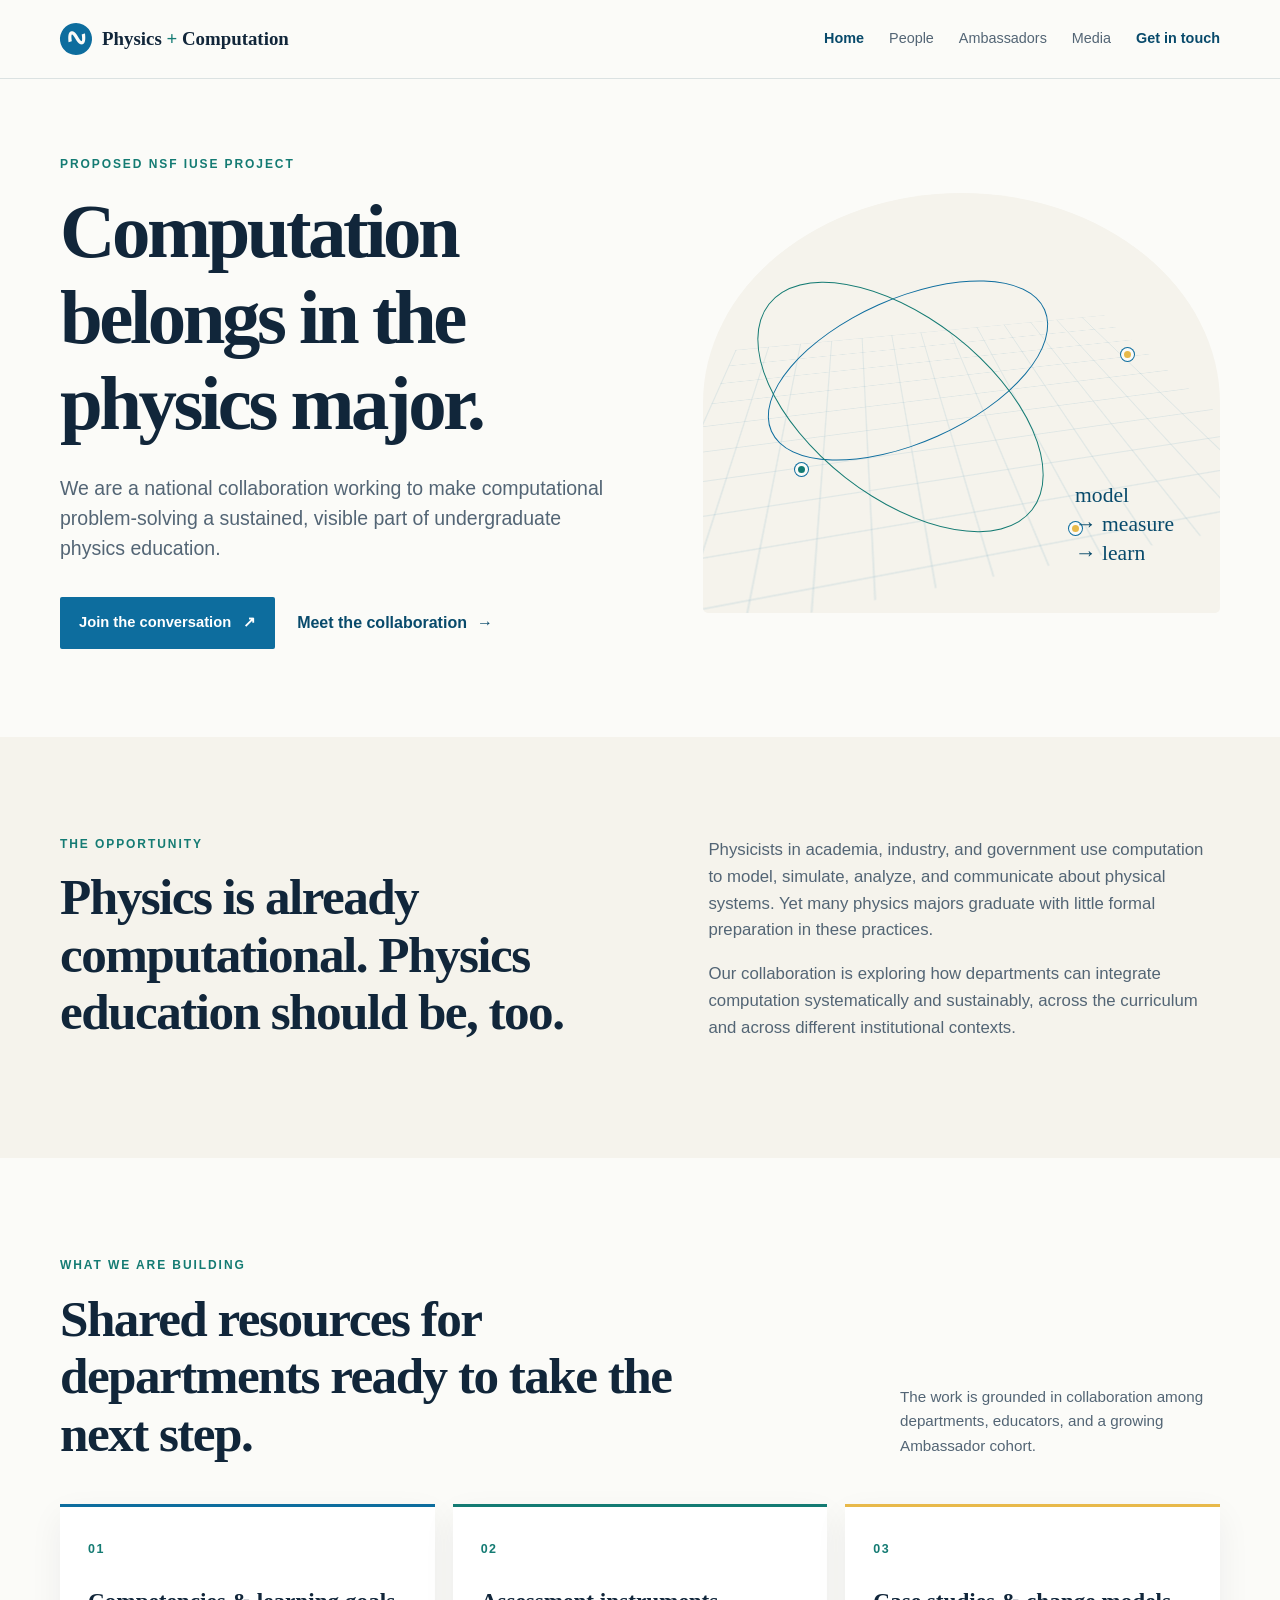
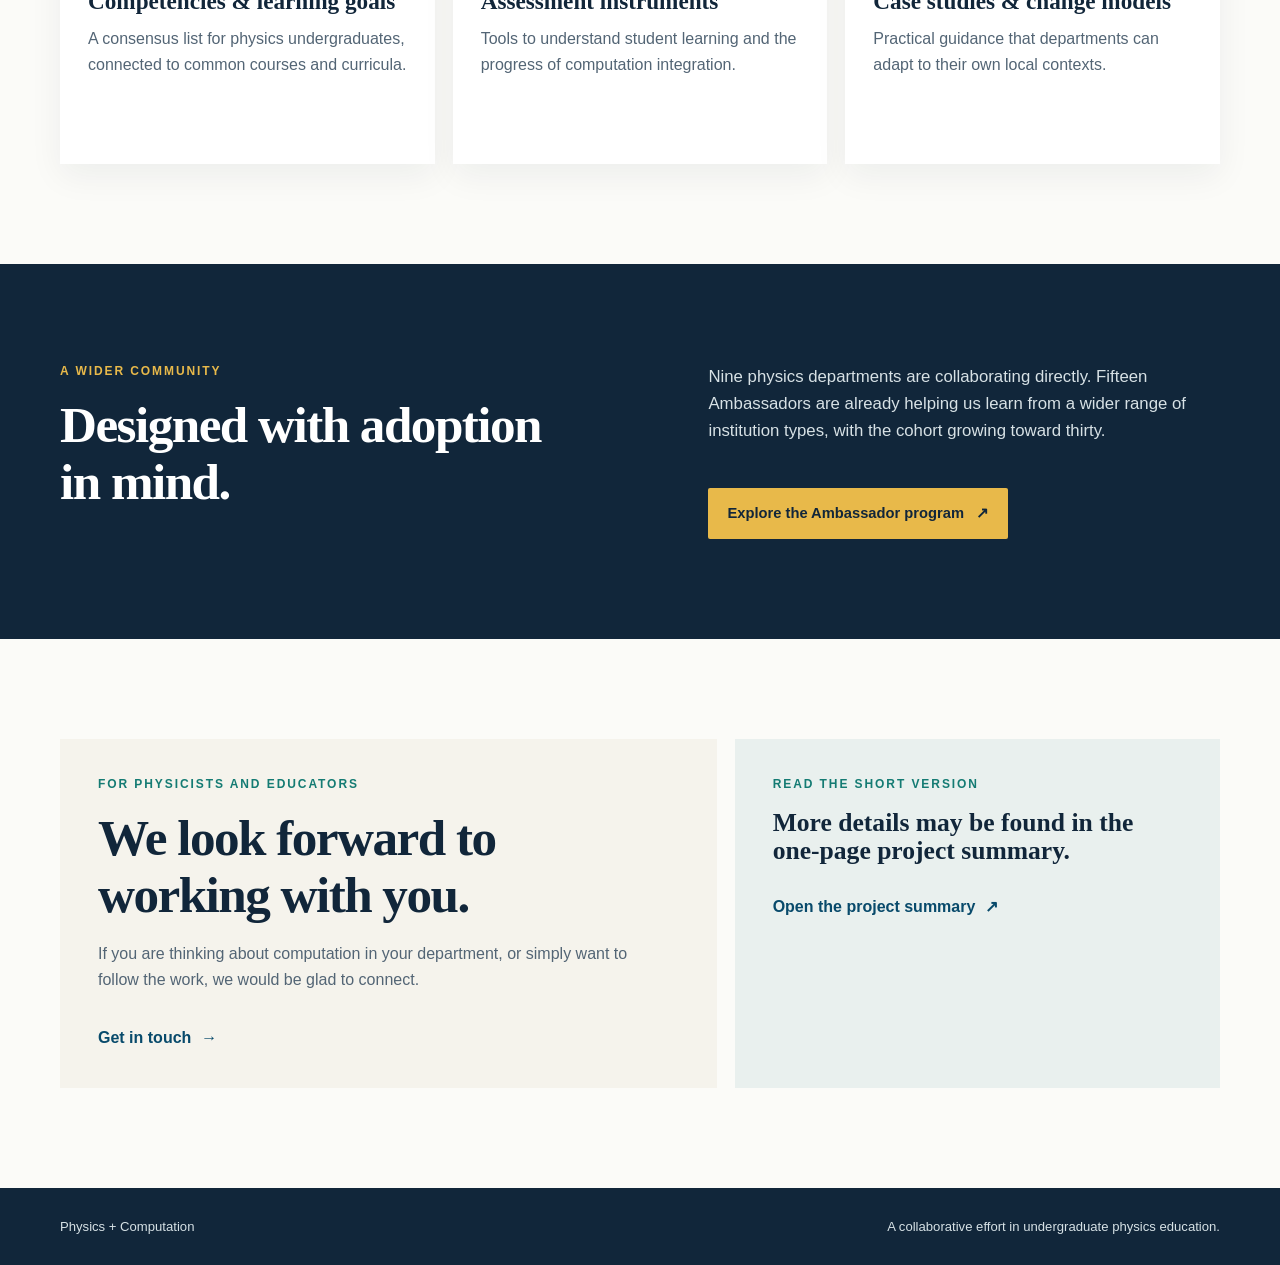
==== index.html @ f2058ac7 "Create Physics and Computation project website" ====
<!doctype html>
<html lang="en">
  <head>
    <meta charset="utf-8" />
    <meta name="viewport" content="width=device-width, initial-scale=1" />
    <meta name="description" content="A proposed NSF IUSE collaboration working to integrate computation into undergraduate physics education." />
    <title>Physics + Computation | Undergraduate Physics Education</title>
    <link rel="icon" href="favicon.svg" type="image/svg+xml" />
    <link rel="stylesheet" href="styles.css" />
  </head>
  <body>
    <header class="site-header">
      <div class="container nav-wrap">
        <a class="wordmark" href="index.html" aria-label="Physics and Computation home">
          <span class="wordmark-mark" aria-hidden="true">∿</span>
          <span>Physics <em>+</em> Computation</span>
        </a>
        <nav class="site-nav" aria-label="Primary navigation">
          <a class="active" href="index.html">Home</a>
          <a href="people.html">People</a>
          <a href="ambassadors.html">Ambassadors</a>
          <a href="media.html">Media</a>
          <a class="nav-contact" href="contact.html">Get in touch</a>
        </nav>
      </div>
    </header>

    <main>
      <section class="hero container">
        <div class="hero-copy">
          <p class="eyebrow">Proposed NSF IUSE project</p>
          <h1>Computation belongs in the physics major.</h1>
          <p class="hero-lede">We are a national collaboration working to make computational problem-solving a sustained, visible part of undergraduate physics education.</p>
          <div class="hero-actions">
            <a class="button button-primary" href="ambassadors.html">Join the conversation <span aria-hidden="true">↗</span></a>
            <a class="text-link" href="people.html">Meet the collaboration <span aria-hidden="true">→</span></a>
          </div>
        </div>
        <div class="hero-art" aria-label="An abstract visual showing physics waves, data points, and a computational grid" role="img">
          <div class="hero-art-grid"></div>
          <div class="hero-art-orbit orbit-one"></div>
          <div class="hero-art-orbit orbit-two"></div>
          <div class="hero-art-dot dot-one"></div>
          <div class="hero-art-dot dot-two"></div>
          <div class="hero-art-dot dot-three"></div>
          <div class="hero-art-label">model<br />→ measure<br />→ learn</div>
        </div>
      </section>

      <section class="section section-soft">
        <div class="container split-intro">
          <div>
            <p class="eyebrow">The opportunity</p>
            <h2>Physics is already computational. Physics education should be, too.</h2>
          </div>
          <div class="intro-copy">
            <p>Physicists in academia, industry, and government use computation to model, simulate, analyze, and communicate about physical systems. Yet many physics majors graduate with little formal preparation in these practices.</p>
            <p>Our collaboration is exploring how departments can integrate computation systematically and sustainably, across the curriculum and across different institutional contexts.</p>
          </div>
        </div>
      </section>

      <section class="section container">
        <div class="section-heading">
          <div>
            <p class="eyebrow">What we are building</p>
            <h2>Shared resources for departments ready to take the next step.</h2>
          </div>
          <p class="section-note">The work is grounded in collaboration among departments, educators, and a growing Ambassador cohort.</p>
        </div>
        <div class="product-grid">
          <article class="product-card">
            <span class="card-number">01</span>
            <h3>Competencies &amp; learning goals</h3>
            <p>A consensus list for physics undergraduates, connected to common courses and curricula.</p>
          </article>
          <article class="product-card">
            <span class="card-number">02</span>
            <h3>Assessment instruments</h3>
            <p>Tools to understand student learning and the progress of computation integration.</p>
          </article>
          <article class="product-card">
            <span class="card-number">03</span>
            <h3>Case studies &amp; change models</h3>
            <p>Practical guidance that departments can adapt to their own local contexts.</p>
          </article>
        </div>
      </section>

      <section class="section section-dark">
        <div class="container impact-row">
          <div>
            <p class="eyebrow eyebrow-light">A wider community</p>
            <h2>Designed with adoption in mind.</h2>
          </div>
          <div class="impact-copy">
            <p>Nine physics departments are collaborating directly. Fifteen Ambassadors are already helping us learn from a wider range of institution types, with the cohort growing toward thirty.</p>
            <a class="button button-light" href="ambassadors.html">Explore the Ambassador program <span aria-hidden="true">↗</span></a>
          </div>
        </div>
      </section>

      <section class="section container callout-section">
        <div class="callout">
          <p class="eyebrow">For physicists and educators</p>
          <h2>We look forward to working with you.</h2>
          <p>If you are thinking about computation in your department, or simply want to follow the work, we would be glad to connect.</p>
          <a class="text-link" href="contact.html">Get in touch <span aria-hidden="true">→</span></a>
        </div>
        <div class="summary-link">
          <p class="eyebrow">Read the short version</p>
          <h3>More details may be found in the one-page project summary.</h3>
          <a class="text-link" href="assets/project-summary.pdf" target="_blank" rel="noopener">Open the project summary <span aria-hidden="true">↗</span></a>
        </div>
      </section>
    </main>

    <footer class="site-footer">
      <div class="container footer-wrap">
        <p>Physics + Computation</p>
        <p>A collaborative effort in undergraduate physics education.</p>
      </div>
    </footer>
  </body>
</html>
---- styles.css ----
:root {
  --ink: #11263a;
  --muted: #536575;
  --blue: #0d6d9e;
  --blue-deep: #084a6b;
  --teal: #147b73;
  --cream: #f5f3ec;
  --paper: #fbfbf8;
  --line: #dbe2e2;
  --gold: #e8b94a;
  --max: 1160px;
}

* { box-sizing: border-box; }

html { scroll-behavior: smooth; }

body {
  margin: 0;
  color: var(--ink);
  background: var(--paper);
  font-family: Arial, Helvetica, sans-serif;
  font-size: 16px;
  line-height: 1.6;
}

a { color: inherit; }

.container {
  width: min(var(--max), calc(100% - 48px));
  margin: 0 auto;
}

.site-header {
  position: relative;
  z-index: 2;
  background: rgba(251, 251, 248, 0.96);
  border-bottom: 1px solid var(--line);
}

.nav-wrap {
  display: flex;
  align-items: center;
  justify-content: space-between;
  gap: 32px;
  min-height: 78px;
}

.wordmark {
  display: inline-flex;
  align-items: center;
  gap: 10px;
  color: var(--ink);
  font-family: Georgia, "Times New Roman", serif;
  font-size: 1.18rem;
  font-weight: 700;
  text-decoration: none;
  white-space: nowrap;
}

.wordmark em { color: var(--teal); font-style: normal; }

.wordmark-mark {
  display: grid;
  width: 32px;
  height: 32px;
  place-items: center;
  color: var(--paper);
  background: var(--blue);
  border-radius: 50%;
  font-family: Georgia, "Times New Roman", serif;
  font-size: 1.7rem;
  line-height: 1;
  transform: rotate(-18deg);
}

.site-nav { display: flex; align-items: center; gap: 25px; font-size: 0.9rem; }
.site-nav a { color: var(--muted); text-decoration: none; }
.site-nav a:hover, .site-nav a.active { color: var(--blue-deep); }
.site-nav a.active { font-weight: 700; }
.site-nav .nav-contact { color: var(--blue-deep); font-weight: 700; }

.hero {
  display: grid;
  grid-template-columns: minmax(0, 1.05fr) minmax(360px, 0.95fr);
  align-items: center;
  gap: 72px;
  min-height: 610px;
  padding-top: 78px;
  padding-bottom: 88px;
}

.eyebrow {
  margin: 0 0 16px;
  color: var(--teal);
  font-size: 0.75rem;
  font-weight: 700;
  letter-spacing: 0.16em;
  line-height: 1.3;
  text-transform: uppercase;
}

h1, h2, h3, p { margin-top: 0; }
h1, h2, h3 { font-family: Georgia, "Times New Roman", serif; line-height: 1.12; }
h1 { max-width: 720px; margin-bottom: 26px; font-size: clamp(3.35rem, 6vw, 5.7rem); letter-spacing: -0.045em; }
h2 { margin-bottom: 18px; font-size: clamp(2.15rem, 4vw, 3.6rem); letter-spacing: -0.03em; }
h3 { margin-bottom: 12px; font-size: 1.45rem; }

.hero-lede, .page-lede {
  max-width: 650px;
  color: var(--muted);
  font-size: 1.22rem;
  line-height: 1.55;
}

.hero-actions { display: flex; flex-wrap: wrap; align-items: center; gap: 22px; margin-top: 34px; }
.button {
  display: inline-flex;
  align-items: center;
  gap: 12px;
  padding: 13px 18px;
  border: 1px solid transparent;
  border-radius: 2px;
  font-size: 0.92rem;
  font-weight: 700;
  text-decoration: none;
  transition: transform 160ms ease, background 160ms ease, color 160ms ease;
}
.button:hover { transform: translateY(-2px); }
.button-primary { color: white; background: var(--blue); }
.button-primary:hover { background: var(--blue-deep); }
.button-light { color: var(--ink); background: var(--gold); }
.button-light:hover { background: #f0c969; }
.text-link { display: inline-flex; align-items: center; gap: 10px; color: var(--blue-deep); font-weight: 700; text-decoration: none; }
.text-link:hover { color: var(--teal); }

.hero-art {
  position: relative;
  min-height: 420px;
  overflow: hidden;
  background: var(--cream);
  border-radius: 50% 50% 5px 5px;
}
.hero-art-grid {
  position: absolute;
  inset: 16% 10% 12%;
  opacity: 0.64;
  background-image: linear-gradient(rgba(13, 109, 158, 0.14) 1px, transparent 1px), linear-gradient(90deg, rgba(13, 109, 158, 0.14) 1px, transparent 1px);
  background-size: 32px 32px;
  transform: perspective(420px) rotateX(53deg) rotateZ(-12deg) scale(1.2);
}
.hero-art-orbit { position: absolute; border: 1px solid var(--blue); border-radius: 50%; transform: rotate(-24deg); }
.orbit-one { width: 300px; height: 145px; top: 105px; left: 55px; }
.orbit-two { width: 335px; height: 180px; top: 124px; left: 30px; border-color: var(--teal); transform: rotate(38deg); }
.hero-art-dot { position: absolute; width: 13px; height: 13px; background: var(--gold); border: 3px solid var(--paper); border-radius: 50%; box-shadow: 0 0 0 1px var(--blue); }
.dot-one { top: 155px; right: 86px; }
.dot-two { top: 270px; left: 92px; background: var(--teal); }
.dot-three { bottom: 78px; right: 138px; }
.hero-art-label { position: absolute; right: 46px; bottom: 45px; color: var(--blue-deep); font-family: Georgia, "Times New Roman", serif; font-size: 1.35rem; line-height: 1.35; }

.section { padding-top: 100px; padding-bottom: 100px; }
.section-soft { background: var(--cream); }
.section-dark { color: white; background: var(--ink); }
.section-dark .eyebrow { color: var(--gold); }
.section-dark h2 { color: white; }
.split-intro, .impact-row, .media-summary-row { display: grid; grid-template-columns: minmax(0, 1fr) minmax(0, 0.9fr); gap: 80px; align-items: start; }
.split-intro h2, .impact-row h2, .media-summary-row h2 { max-width: 530px; }
.intro-copy, .impact-copy, .media-summary-row > div:last-child { color: var(--muted); font-size: 1.05rem; }
.intro-copy p:last-child, .impact-copy p:last-child { margin-bottom: 0; }
.section-dark .impact-copy { color: #d7e1e5; }
.section-heading { display: flex; align-items: end; justify-content: space-between; gap: 50px; margin-bottom: 42px; }
.section-heading h2 { max-width: 650px; margin-bottom: 0; }
.section-note { max-width: 320px; margin-bottom: 4px; color: var(--muted); font-size: 0.95rem; }
.compact-heading { align-items: start; }

.product-grid { display: grid; grid-template-columns: repeat(3, 1fr); gap: 18px; }
.product-card { min-height: 260px; padding: 28px; border-top: 3px solid var(--blue); background: white; box-shadow: 0 12px 32px rgba(17, 38, 58, 0.06); }
.product-card:nth-child(2) { border-top-color: var(--teal); }
.product-card:nth-child(3) { border-top-color: var(--gold); }
.product-card p, .institution-card p { margin-bottom: 0; color: var(--muted); }
.card-number { display: inline-block; margin-bottom: 28px; color: var(--teal); font-size: 0.78rem; font-weight: 700; letter-spacing: 0.12em; text-transform: uppercase; }
.section-dark .button { margin-top: 26px; }

.callout-section { display: grid; grid-template-columns: 1.15fr 0.85fr; gap: 18px; }
.callout, .summary-link { padding: 38px; background: var(--cream); }
.callout h2 { max-width: 480px; }
.callout p:not(.eyebrow), .summary-link h3 { max-width: 570px; color: var(--muted); }
.callout .text-link, .summary-link .text-link { margin-top: 16px; }
.summary-link { background: #e9f0ee; }
.summary-link h3 { color: var(--ink); font-size: 1.6rem; }
.single-callout { display: block; }
.single-callout .callout { max-width: 800px; }
.callout-accent { border-left: 5px solid var(--gold); }

.page-hero { padding-top: 88px; padding-bottom: 90px; }
.page-hero h1, .contact-hero h1 { max-width: 760px; font-size: clamp(3.1rem, 7vw, 5.3rem); }
.page-hero .page-lede { max-width: 660px; margin-bottom: 0; }

.leadership-grid { display: grid; grid-template-columns: repeat(3, 1fr); gap: 1px; overflow: hidden; background: var(--line); border: 1px solid var(--line); }
.leadership-item { min-height: 120px; padding: 22px; background: var(--paper); }
.leadership-item strong { display: block; margin-bottom: 5px; font-family: Georgia, "Times New Roman", serif; font-size: 1.12rem; }
.leadership-item span { display: block; color: var(--muted); font-size: 0.86rem; line-height: 1.4; }
.institution-grid { display: grid; grid-template-columns: repeat(3, 1fr); gap: 18px; }
.institution-card { min-height: 160px; padding: 24px; border: 1px solid var(--line); background: white; }
.institution-card h3 { font-size: 1.25rem; }
.institution-card p { font-size: 0.95rem; }

.stat-line { display: flex; align-items: center; gap: 18px; margin-top: 38px; padding-top: 25px; border-top: 1px solid var(--line); }
.stat-line strong { color: var(--blue); font-family: Georgia, "Times New Roman", serif; font-size: 4.7rem; line-height: 0.9; }
.stat-line span { color: var(--muted); font-size: 0.95rem; line-height: 1.35; }
.ambassador-panel { max-width: 790px; padding: 55px; background: var(--cream); border-left: 6px solid var(--teal); }
.ambassador-panel h2 { max-width: 600px; }
.ambassador-panel p { max-width: 640px; color: var(--muted); }
.ambassador-panel .button { margin-top: 14px; }

.media-empty { display: grid; grid-template-columns: 116px 1fr; gap: 36px; align-items: center; max-width: 850px; min-height: 280px; padding: 42px; border: 1px dashed #aebfc1; background: var(--cream); }
.media-empty-mark { display: grid; width: 92px; height: 92px; place-items: center; color: white; background: var(--blue); border-radius: 50%; font-size: 1.5rem; }
.media-empty h2 { margin-bottom: 13px; }
.media-empty p:not(.eyebrow) { max-width: 570px; margin-bottom: 0; color: var(--muted); }
.media-summary-row .button { margin-top: 20px; }

.contact-hero { min-height: 620px; padding-top: 120px; padding-bottom: 120px; }
.contact-hero .page-lede { max-width: 650px; }
.contact-email { display: inline-flex; gap: 16px; align-items: center; margin-top: 28px; padding-bottom: 6px; border-bottom: 2px solid var(--gold); color: var(--blue-deep); font-family: Georgia, "Times New Roman", serif; font-size: clamp(1.3rem, 3vw, 2rem); font-weight: 700; text-decoration: none; }
.contact-email:hover { color: var(--teal); }

.site-footer { padding: 28px 0; color: #d6e1e5; background: var(--ink); font-size: 0.82rem; }
.footer-wrap { display: flex; justify-content: space-between; gap: 24px; }
.footer-wrap p { margin-bottom: 0; }

@media (max-width: 860px) {
  .nav-wrap { align-items: flex-start; flex-direction: column; gap: 14px; padding-top: 18px; padding-bottom: 20px; }
  .site-nav { flex-wrap: wrap; gap: 10px 18px; }
  .hero { grid-template-columns: 1fr; gap: 42px; min-height: 0; padding-top: 72px; }
  .hero-art { min-height: 340px; max-width: 620px; width: 100%; }
  .split-intro, .impact-row, .media-summary-row { grid-template-columns: 1fr; gap: 28px; }
  .section-heading { display: block; }
  .section-note { margin-top: 18px; }
  .product-grid, .institution-grid { grid-template-columns: repeat(2, 1fr); }
  .leadership-grid { grid-template-columns: repeat(2, 1fr); }
  .callout-section { grid-template-columns: 1fr; }
}

@media (max-width: 560px) {
  .container { width: min(var(--max), calc(100% - 32px)); }
  .wordmark { font-size: 1.05rem; }
  h1 { font-size: 3.1rem; }
  h2 { font-size: 2.35rem; }
  .hero { padding-top: 58px; padding-bottom: 62px; }
  .hero-art { min-height: 275px; }
  .orbit-one { width: 220px; height: 110px; top: 78px; left: 34px; }
  .orbit-two { width: 250px; height: 125px; top: 92px; left: 20px; }
  .hero-art-label { right: 22px; bottom: 28px; font-size: 1.05rem; }
  .section, .page-hero, .contact-hero { padding-top: 68px; padding-bottom: 68px; }
  .product-grid, .institution-grid, .leadership-grid { grid-template-columns: 1fr; }
  .callout, .summary-link, .ambassador-panel, .media-empty { padding: 28px; }
  .media-empty { grid-template-columns: 1fr; gap: 24px; }
  .footer-wrap { flex-direction: column; gap: 5px; }
}
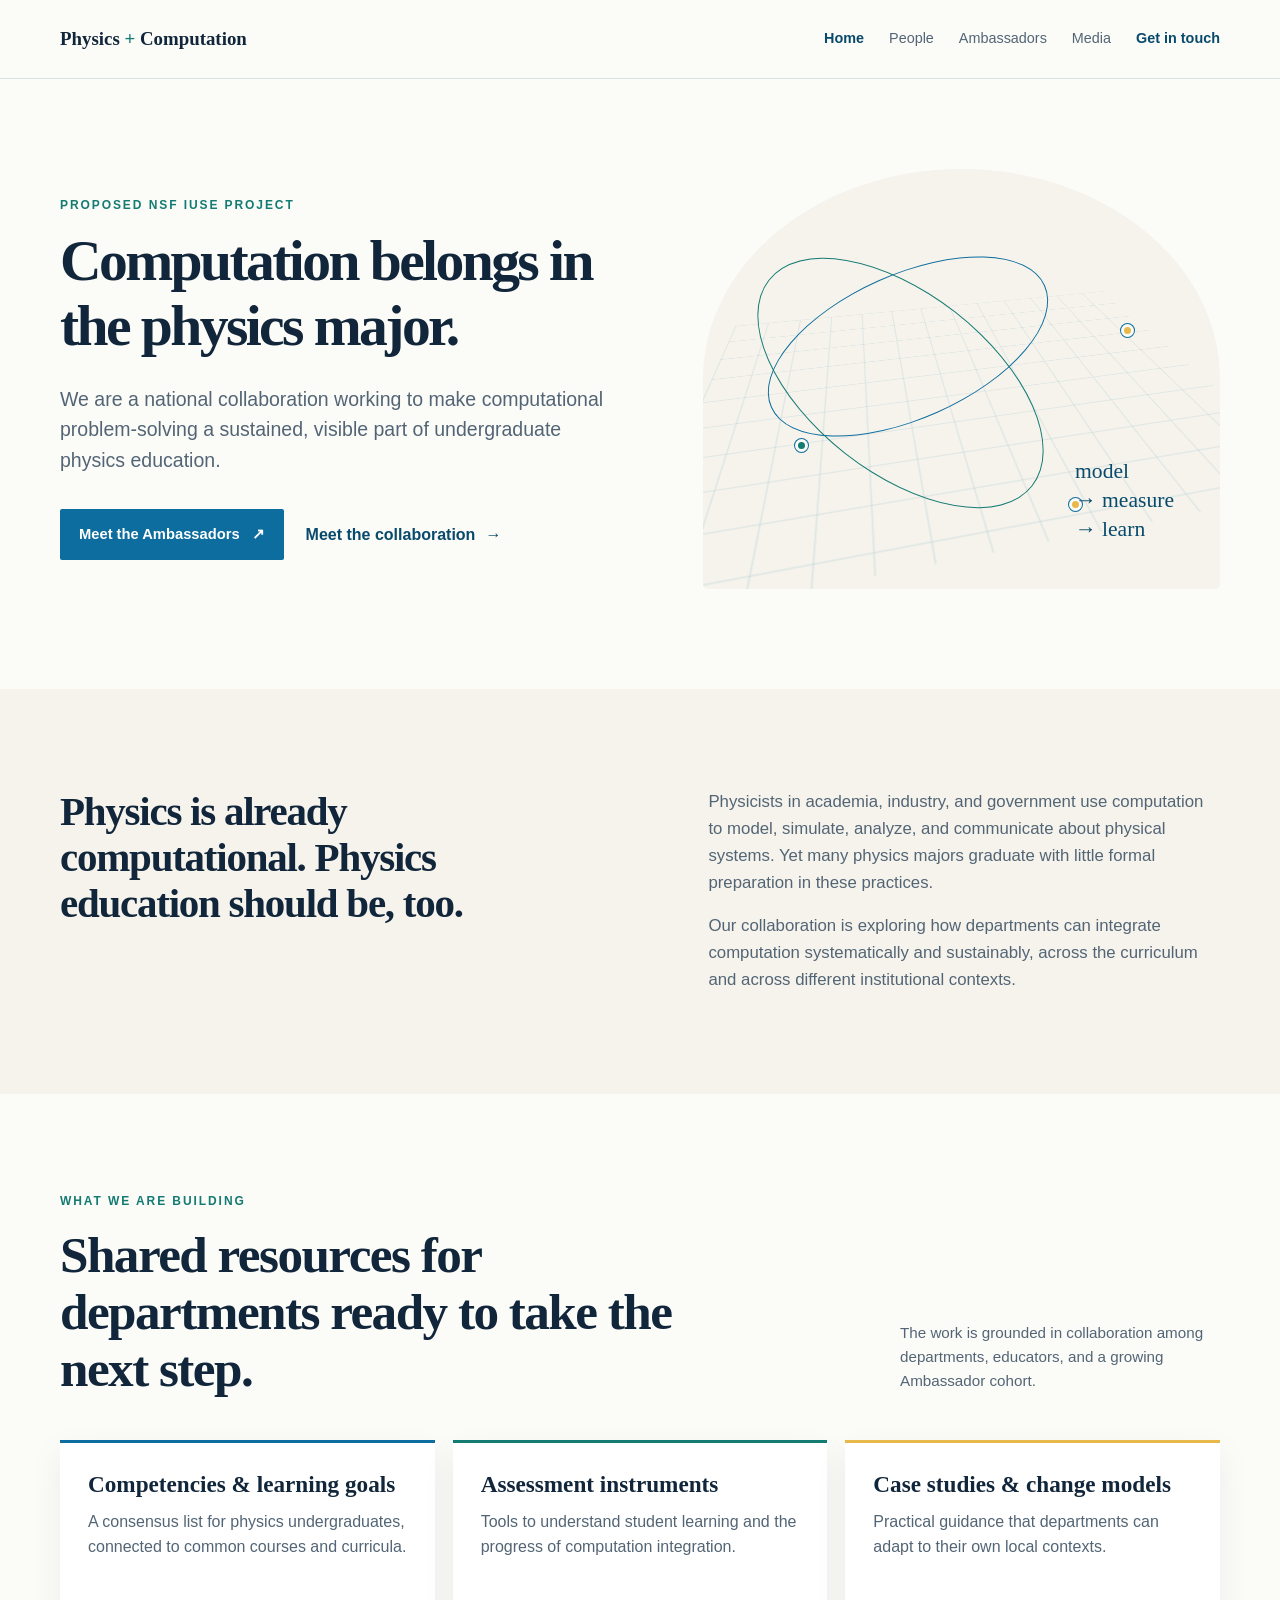
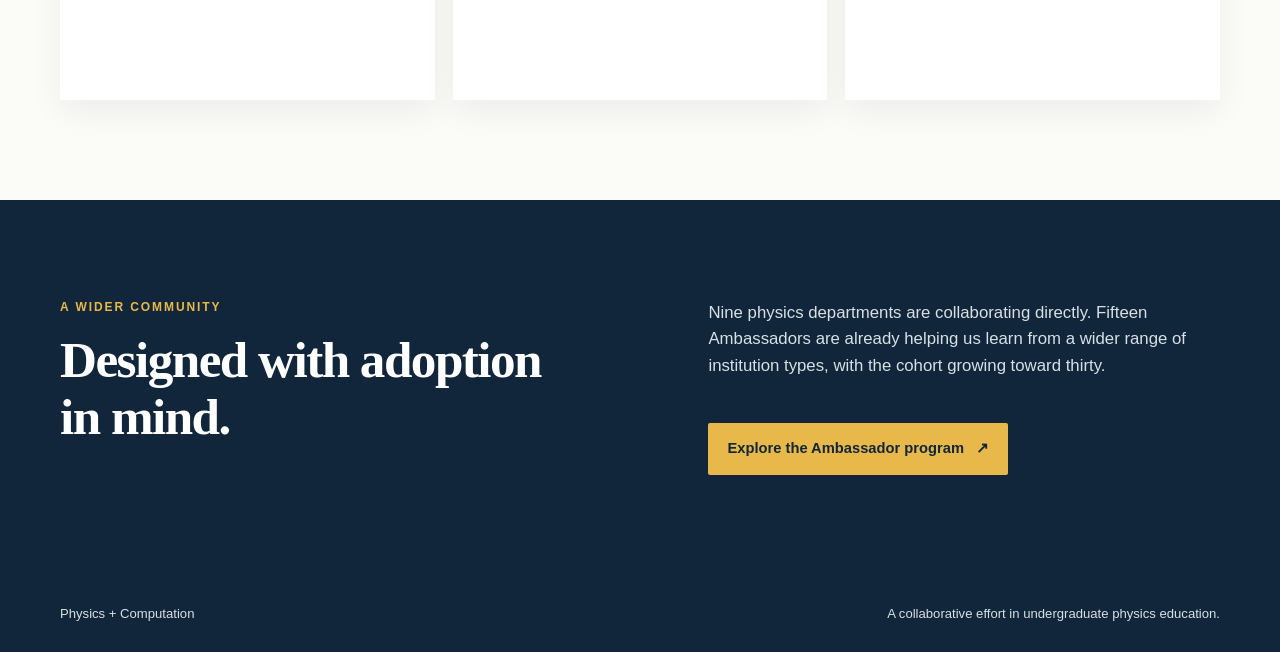
==== commit d9f355ed: "Refine homepage and add project people" ====
--- a/index.html
+++ b/index.html
@@ -12,7 +12,6 @@
     <header class="site-header">
       <div class="container nav-wrap">
         <a class="wordmark" href="index.html" aria-label="Physics and Computation home">
-          <span class="wordmark-mark" aria-hidden="true">∿</span>
           <span>Physics <em>+</em> Computation</span>
         </a>
         <nav class="site-nav" aria-label="Primary navigation">
@@ -32,7 +31,7 @@
           <h1>Computation belongs in the physics major.</h1>
           <p class="hero-lede">We are a national collaboration working to make computational problem-solving a sustained, visible part of undergraduate physics education.</p>
           <div class="hero-actions">
-            <a class="button button-primary" href="ambassadors.html">Join the conversation <span aria-hidden="true">↗</span></a>
+            <a class="button button-primary" href="ambassadors.html">Meet the Ambassadors <span aria-hidden="true">↗</span></a>
             <a class="text-link" href="people.html">Meet the collaboration <span aria-hidden="true">→</span></a>
           </div>
         </div>
@@ -50,8 +49,7 @@
       <section class="section section-soft">
         <div class="container split-intro">
           <div>
-            <p class="eyebrow">The opportunity</p>
-            <h2>Physics is already computational. Physics education should be, too.</h2>
+            <h2 class="opportunity-heading">Physics is already computational. Physics education should be, too.</h2>
           </div>
           <div class="intro-copy">
             <p>Physicists in academia, industry, and government use computation to model, simulate, analyze, and communicate about physical systems. Yet many physics majors graduate with little formal preparation in these practices.</p>
@@ -70,17 +68,14 @@
         </div>
         <div class="product-grid">
           <article class="product-card">
-            <span class="card-number">01</span>
             <h3>Competencies &amp; learning goals</h3>
             <p>A consensus list for physics undergraduates, connected to common courses and curricula.</p>
           </article>
           <article class="product-card">
-            <span class="card-number">02</span>
             <h3>Assessment instruments</h3>
             <p>Tools to understand student learning and the progress of computation integration.</p>
           </article>
           <article class="product-card">
-            <span class="card-number">03</span>
             <h3>Case studies &amp; change models</h3>
             <p>Practical guidance that departments can adapt to their own local contexts.</p>
           </article>
@@ -100,19 +95,6 @@
         </div>
       </section>
 
-      <section class="section container callout-section">
-        <div class="callout">
-          <p class="eyebrow">For physicists and educators</p>
-          <h2>We look forward to working with you.</h2>
-          <p>If you are thinking about computation in your department, or simply want to follow the work, we would be glad to connect.</p>
-          <a class="text-link" href="contact.html">Get in touch <span aria-hidden="true">→</span></a>
-        </div>
-        <div class="summary-link">
-          <p class="eyebrow">Read the short version</p>
-          <h3>More details may be found in the one-page project summary.</h3>
-          <a class="text-link" href="assets/project-summary.pdf" target="_blank" rel="noopener">Open the project summary <span aria-hidden="true">↗</span></a>
-        </div>
-      </section>
     </main>
 
     <footer class="site-footer">
--- a/styles.css
+++ b/styles.css
@@ -60,20 +60,6 @@
 
 .wordmark em { color: var(--teal); font-style: normal; }
 
-.wordmark-mark {
-  display: grid;
-  width: 32px;
-  height: 32px;
-  place-items: center;
-  color: var(--paper);
-  background: var(--blue);
-  border-radius: 50%;
-  font-family: Georgia, "Times New Roman", serif;
-  font-size: 1.7rem;
-  line-height: 1;
-  transform: rotate(-18deg);
-}
-
 .site-nav { display: flex; align-items: center; gap: 25px; font-size: 0.9rem; }
 .site-nav a { color: var(--muted); text-decoration: none; }
 .site-nav a:hover, .site-nav a.active { color: var(--blue-deep); }
@@ -105,6 +91,9 @@
 h1 { max-width: 720px; margin-bottom: 26px; font-size: clamp(3.35rem, 6vw, 5.7rem); letter-spacing: -0.045em; }
 h2 { margin-bottom: 18px; font-size: clamp(2.15rem, 4vw, 3.6rem); letter-spacing: -0.03em; }
 h3 { margin-bottom: 12px; font-size: 1.45rem; }
+
+.hero h1 { max-width: 620px; font-size: clamp(3rem, 4.5vw, 4.45rem); }
+.opportunity-heading { max-width: 600px; font-size: clamp(2rem, 3.2vw, 2.8rem); }
 
 .hero-lede, .page-lede {
   max-width: 650px;
@@ -196,10 +185,14 @@
 .page-hero h1, .contact-hero h1 { max-width: 760px; font-size: clamp(3.1rem, 7vw, 5.3rem); }
 .page-hero .page-lede { max-width: 660px; margin-bottom: 0; }
 
-.leadership-grid { display: grid; grid-template-columns: repeat(3, 1fr); gap: 1px; overflow: hidden; background: var(--line); border: 1px solid var(--line); }
-.leadership-item { min-height: 120px; padding: 22px; background: var(--paper); }
-.leadership-item strong { display: block; margin-bottom: 5px; font-family: Georgia, "Times New Roman", serif; font-size: 1.12rem; }
-.leadership-item span { display: block; color: var(--muted); font-size: 0.86rem; line-height: 1.4; }
+.leadership-grid { display: grid; grid-template-columns: repeat(3, 1fr); gap: 18px; }
+.leadership-card { overflow: hidden; border: 1px solid var(--line); background: var(--paper); }
+.leadership-card img { display: block; width: 100%; aspect-ratio: 1 / 1; object-fit: cover; object-position: center top; background: var(--cream); }
+.leadership-card-copy { min-height: 126px; padding: 18px; }
+.leadership-card strong { display: block; margin-bottom: 5px; font-family: Georgia, "Times New Roman", serif; font-size: 1.12rem; }
+.leadership-card span { display: block; color: var(--muted); font-size: 0.86rem; line-height: 1.4; }
+.leadership-card a { display: inline-block; margin-top: 12px; color: var(--blue-deep); font-size: 0.78rem; font-weight: 700; text-decoration: none; }
+.leadership-card a:hover { color: var(--teal); }
 .institution-grid { display: grid; grid-template-columns: repeat(3, 1fr); gap: 18px; }
 .institution-card { min-height: 160px; padding: 24px; border: 1px solid var(--line); background: white; }
 .institution-card h3 { font-size: 1.25rem; }
@@ -212,6 +205,13 @@
 .ambassador-panel h2 { max-width: 600px; }
 .ambassador-panel p { max-width: 640px; color: var(--muted); }
 .ambassador-panel .button { margin-top: 14px; }
+.ambassador-list { display: grid; grid-template-columns: repeat(3, 1fr); gap: 18px; }
+.ambassador-card { min-height: 155px; padding: 24px; border-top: 3px solid var(--teal); background: white; box-shadow: 0 12px 32px rgba(17, 38, 58, 0.05); }
+.ambassador-card:nth-child(3n + 2) { border-top-color: var(--blue); }
+.ambassador-card:nth-child(3n + 3) { border-top-color: var(--gold); }
+.ambassador-card h3 { margin-bottom: 10px; font-size: 1.3rem; }
+.ambassador-card p { margin-bottom: 4px; color: var(--ink); line-height: 1.4; }
+.ambassador-card span { color: var(--muted); font-size: 0.88rem; }
 
 .media-empty { display: grid; grid-template-columns: 116px 1fr; gap: 36px; align-items: center; max-width: 850px; min-height: 280px; padding: 42px; border: 1px dashed #aebfc1; background: var(--cream); }
 .media-empty-mark { display: grid; width: 92px; height: 92px; place-items: center; color: white; background: var(--blue); border-radius: 50%; font-size: 1.5rem; }
@@ -236,7 +236,7 @@
   .split-intro, .impact-row, .media-summary-row { grid-template-columns: 1fr; gap: 28px; }
   .section-heading { display: block; }
   .section-note { margin-top: 18px; }
-  .product-grid, .institution-grid { grid-template-columns: repeat(2, 1fr); }
+  .product-grid, .institution-grid, .ambassador-list { grid-template-columns: repeat(2, 1fr); }
   .leadership-grid { grid-template-columns: repeat(2, 1fr); }
   .callout-section { grid-template-columns: 1fr; }
 }
@@ -252,9 +252,8 @@
   .orbit-two { width: 250px; height: 125px; top: 92px; left: 20px; }
   .hero-art-label { right: 22px; bottom: 28px; font-size: 1.05rem; }
   .section, .page-hero, .contact-hero { padding-top: 68px; padding-bottom: 68px; }
-  .product-grid, .institution-grid, .leadership-grid { grid-template-columns: 1fr; }
+  .product-grid, .institution-grid, .leadership-grid, .ambassador-list { grid-template-columns: 1fr; }
   .callout, .summary-link, .ambassador-panel, .media-empty { padding: 28px; }
   .media-empty { grid-template-columns: 1fr; gap: 24px; }
   .footer-wrap { flex-direction: column; gap: 5px; }
 }
-
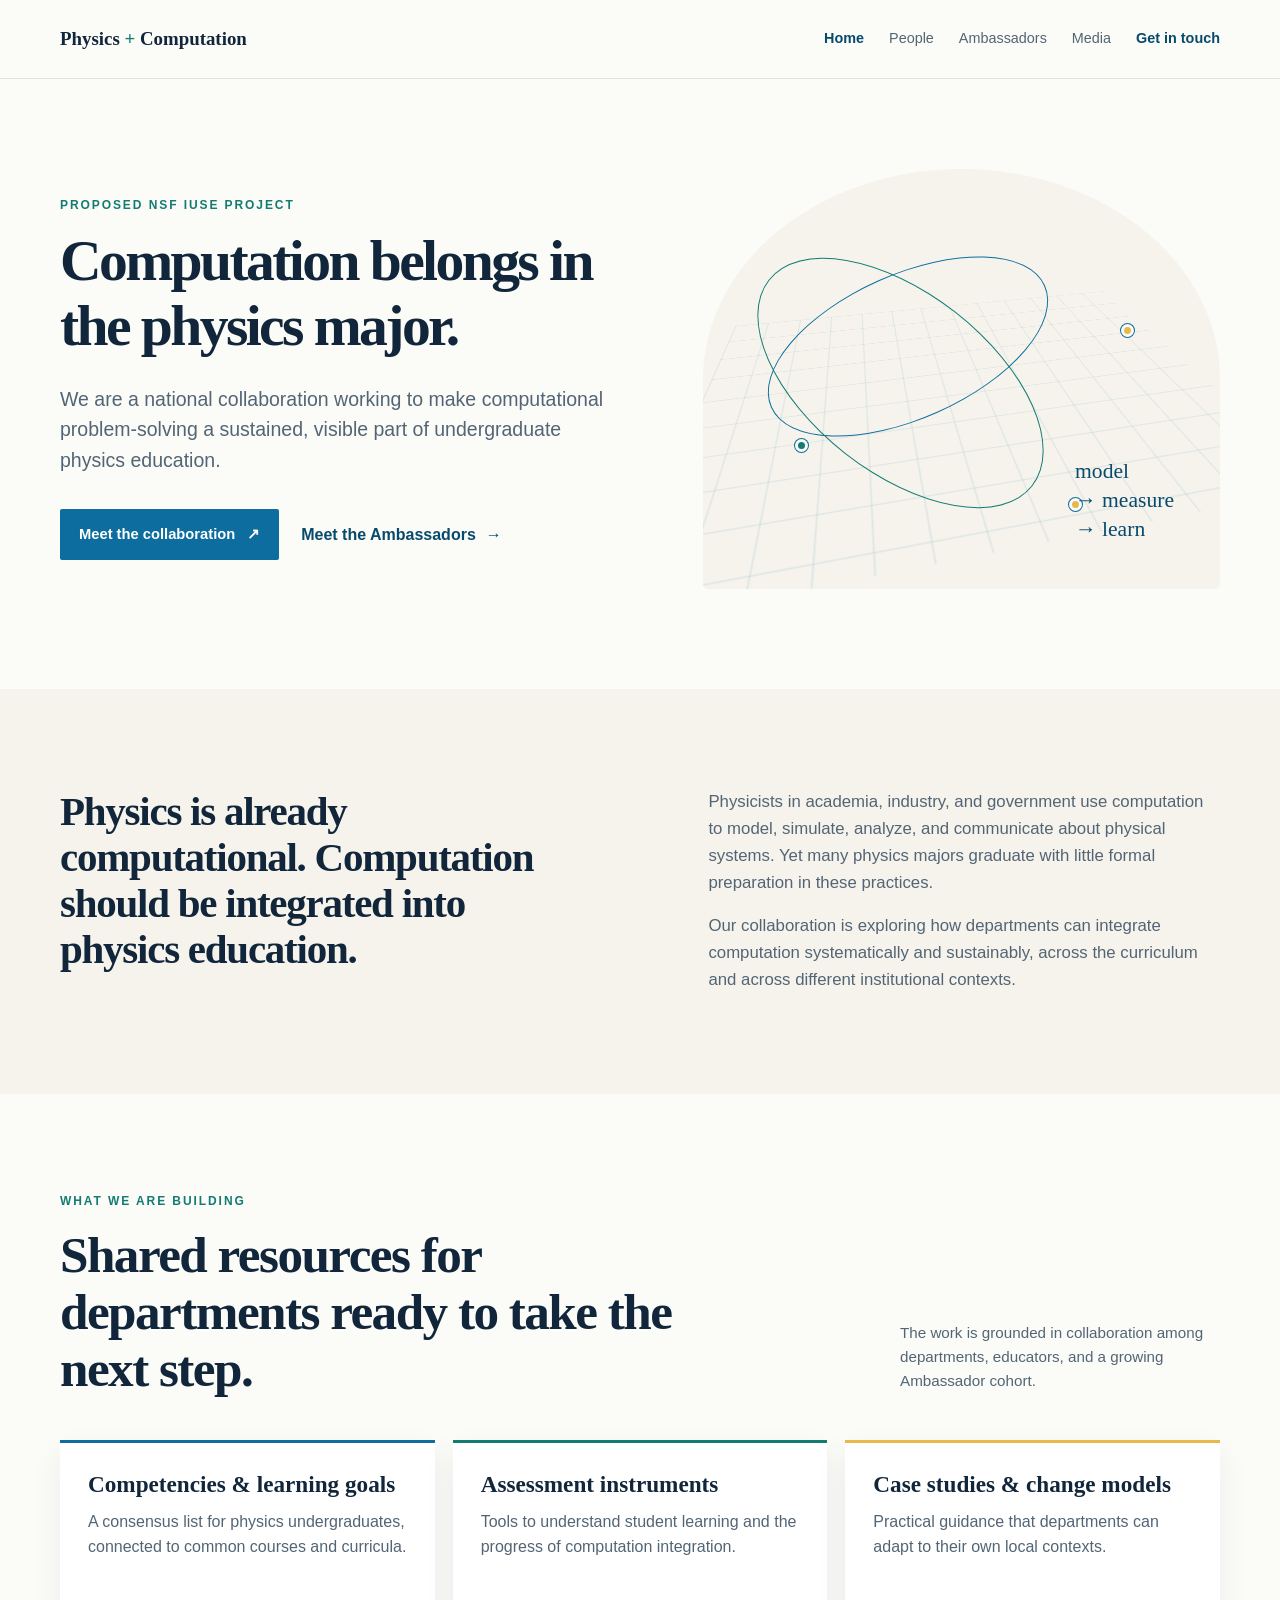
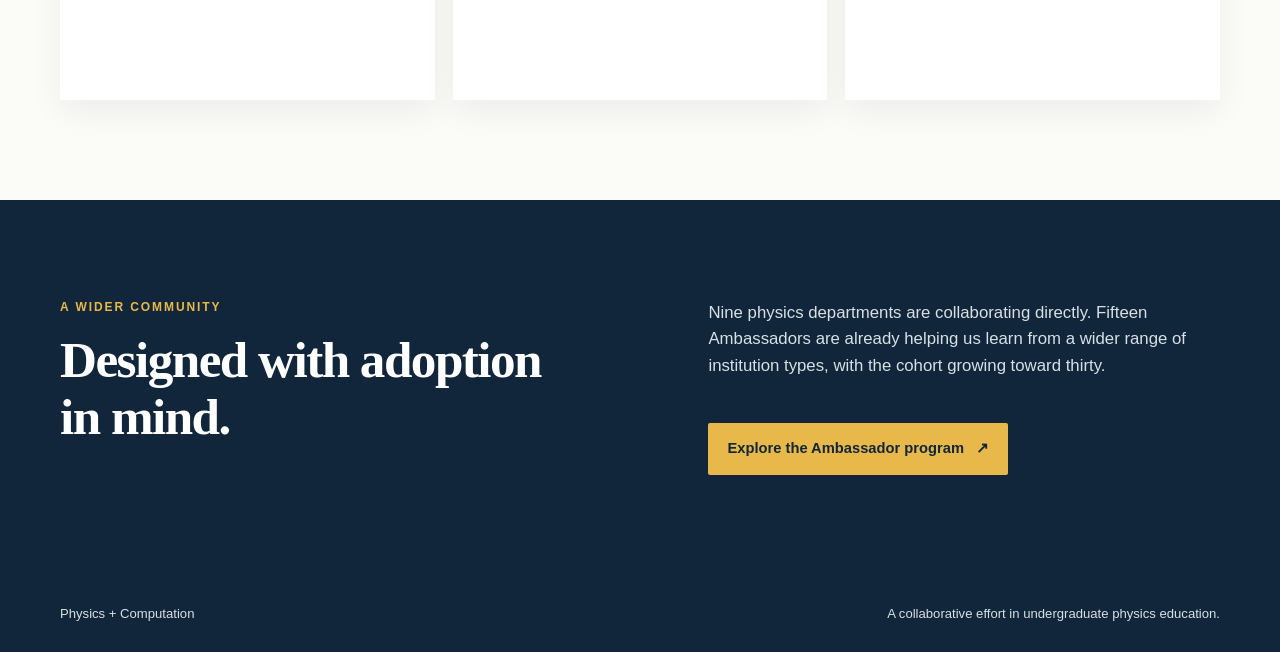
==== commit 18e8bb93: "Refine site copy and ambassador directory" ====
--- a/index.html
+++ b/index.html
@@ -31,8 +31,8 @@
           <h1>Computation belongs in the physics major.</h1>
           <p class="hero-lede">We are a national collaboration working to make computational problem-solving a sustained, visible part of undergraduate physics education.</p>
           <div class="hero-actions">
-            <a class="button button-primary" href="ambassadors.html">Meet the Ambassadors <span aria-hidden="true">↗</span></a>
-            <a class="text-link" href="people.html">Meet the collaboration <span aria-hidden="true">→</span></a>
+            <a class="button button-primary" href="people.html">Meet the collaboration <span aria-hidden="true">↗</span></a>
+            <a class="text-link" href="ambassadors.html">Meet the Ambassadors <span aria-hidden="true">→</span></a>
           </div>
         </div>
         <div class="hero-art" aria-label="An abstract visual showing physics waves, data points, and a computational grid" role="img">
@@ -49,7 +49,7 @@
       <section class="section section-soft">
         <div class="container split-intro">
           <div>
-            <h2 class="opportunity-heading">Physics is already computational. Physics education should be, too.</h2>
+            <h2 class="opportunity-heading">Physics is already computational. Computation should be integrated into physics education.</h2>
           </div>
           <div class="intro-copy">
             <p>Physicists in academia, industry, and government use computation to model, simulate, analyze, and communicate about physical systems. Yet many physics majors graduate with little formal preparation in these practices.</p>
--- a/styles.css
+++ b/styles.css
@@ -183,32 +183,30 @@
 
 .page-hero { padding-top: 88px; padding-bottom: 90px; }
 .page-hero h1, .contact-hero h1 { max-width: 760px; font-size: clamp(3.1rem, 7vw, 5.3rem); }
+.ambassador-hero h1 { max-width: 650px; font-size: clamp(2.4rem, 4vw, 3.7rem); }
 .page-hero .page-lede { max-width: 660px; margin-bottom: 0; }
 
 .leadership-grid { display: grid; grid-template-columns: repeat(3, 1fr); gap: 18px; }
 .leadership-card { overflow: hidden; border: 1px solid var(--line); background: var(--paper); }
 .leadership-card img { display: block; width: 100%; aspect-ratio: 1 / 1; object-fit: cover; object-position: center top; background: var(--cream); }
 .leadership-card-copy { min-height: 126px; padding: 18px; }
-.leadership-card strong { display: block; margin-bottom: 5px; font-family: Georgia, "Times New Roman", serif; font-size: 1.12rem; }
-.leadership-card span { display: block; color: var(--muted); font-size: 0.86rem; line-height: 1.4; }
-.leadership-card a { display: inline-block; margin-top: 12px; color: var(--blue-deep); font-size: 0.78rem; font-weight: 700; text-decoration: none; }
-.leadership-card a:hover { color: var(--teal); }
+.leadership-name { display: inline-block; margin-bottom: 5px; color: var(--ink); font-family: Georgia, "Times New Roman", serif; font-size: 1.12rem; font-weight: 700; text-decoration: none; }
+.leadership-name span { display: inline; margin-left: 3px; color: var(--blue); font-family: Arial, Helvetica, sans-serif; font-size: 0.78rem; }
+.leadership-name:hover { color: var(--blue); }
+.leadership-card img.portrait-photo { object-fit: contain; object-position: center; }
+.leadership-card-copy > span { display: block; color: var(--muted); font-size: 0.86rem; line-height: 1.4; }
 .institution-grid { display: grid; grid-template-columns: repeat(3, 1fr); gap: 18px; }
 .institution-card { min-height: 160px; padding: 24px; border: 1px solid var(--line); background: white; }
 .institution-card h3 { font-size: 1.25rem; }
 .institution-card p { font-size: 0.95rem; }
 
-.stat-line { display: flex; align-items: center; gap: 18px; margin-top: 38px; padding-top: 25px; border-top: 1px solid var(--line); }
-.stat-line strong { color: var(--blue); font-family: Georgia, "Times New Roman", serif; font-size: 4.7rem; line-height: 0.9; }
-.stat-line span { color: var(--muted); font-size: 0.95rem; line-height: 1.35; }
 .ambassador-panel { max-width: 790px; padding: 55px; background: var(--cream); border-left: 6px solid var(--teal); }
 .ambassador-panel h2 { max-width: 600px; }
 .ambassador-panel p { max-width: 640px; color: var(--muted); }
 .ambassador-panel .button { margin-top: 14px; }
 .ambassador-list { display: grid; grid-template-columns: repeat(3, 1fr); gap: 18px; }
+.ambassador-list-heading { margin-bottom: 30px; }
 .ambassador-card { min-height: 155px; padding: 24px; border-top: 3px solid var(--teal); background: white; box-shadow: 0 12px 32px rgba(17, 38, 58, 0.05); }
-.ambassador-card:nth-child(3n + 2) { border-top-color: var(--blue); }
-.ambassador-card:nth-child(3n + 3) { border-top-color: var(--gold); }
 .ambassador-card h3 { margin-bottom: 10px; font-size: 1.3rem; }
 .ambassador-card p { margin-bottom: 4px; color: var(--ink); line-height: 1.4; }
 .ambassador-card span { color: var(--muted); font-size: 0.88rem; }
@@ -221,7 +219,9 @@
 
 .contact-hero { min-height: 620px; padding-top: 120px; padding-bottom: 120px; }
 .contact-hero .page-lede { max-width: 650px; }
+.contact-list { display: grid; gap: 22px; width: max-content; max-width: 100%; margin-top: 28px; }
 .contact-email { display: inline-flex; gap: 16px; align-items: center; margin-top: 28px; padding-bottom: 6px; border-bottom: 2px solid var(--gold); color: var(--blue-deep); font-family: Georgia, "Times New Roman", serif; font-size: clamp(1.3rem, 3vw, 2rem); font-weight: 700; text-decoration: none; }
+.contact-list .contact-email { margin-top: 0; }
 .contact-email:hover { color: var(--teal); }
 
 .site-footer { padding: 28px 0; color: #d6e1e5; background: var(--ink); font-size: 0.82rem; }
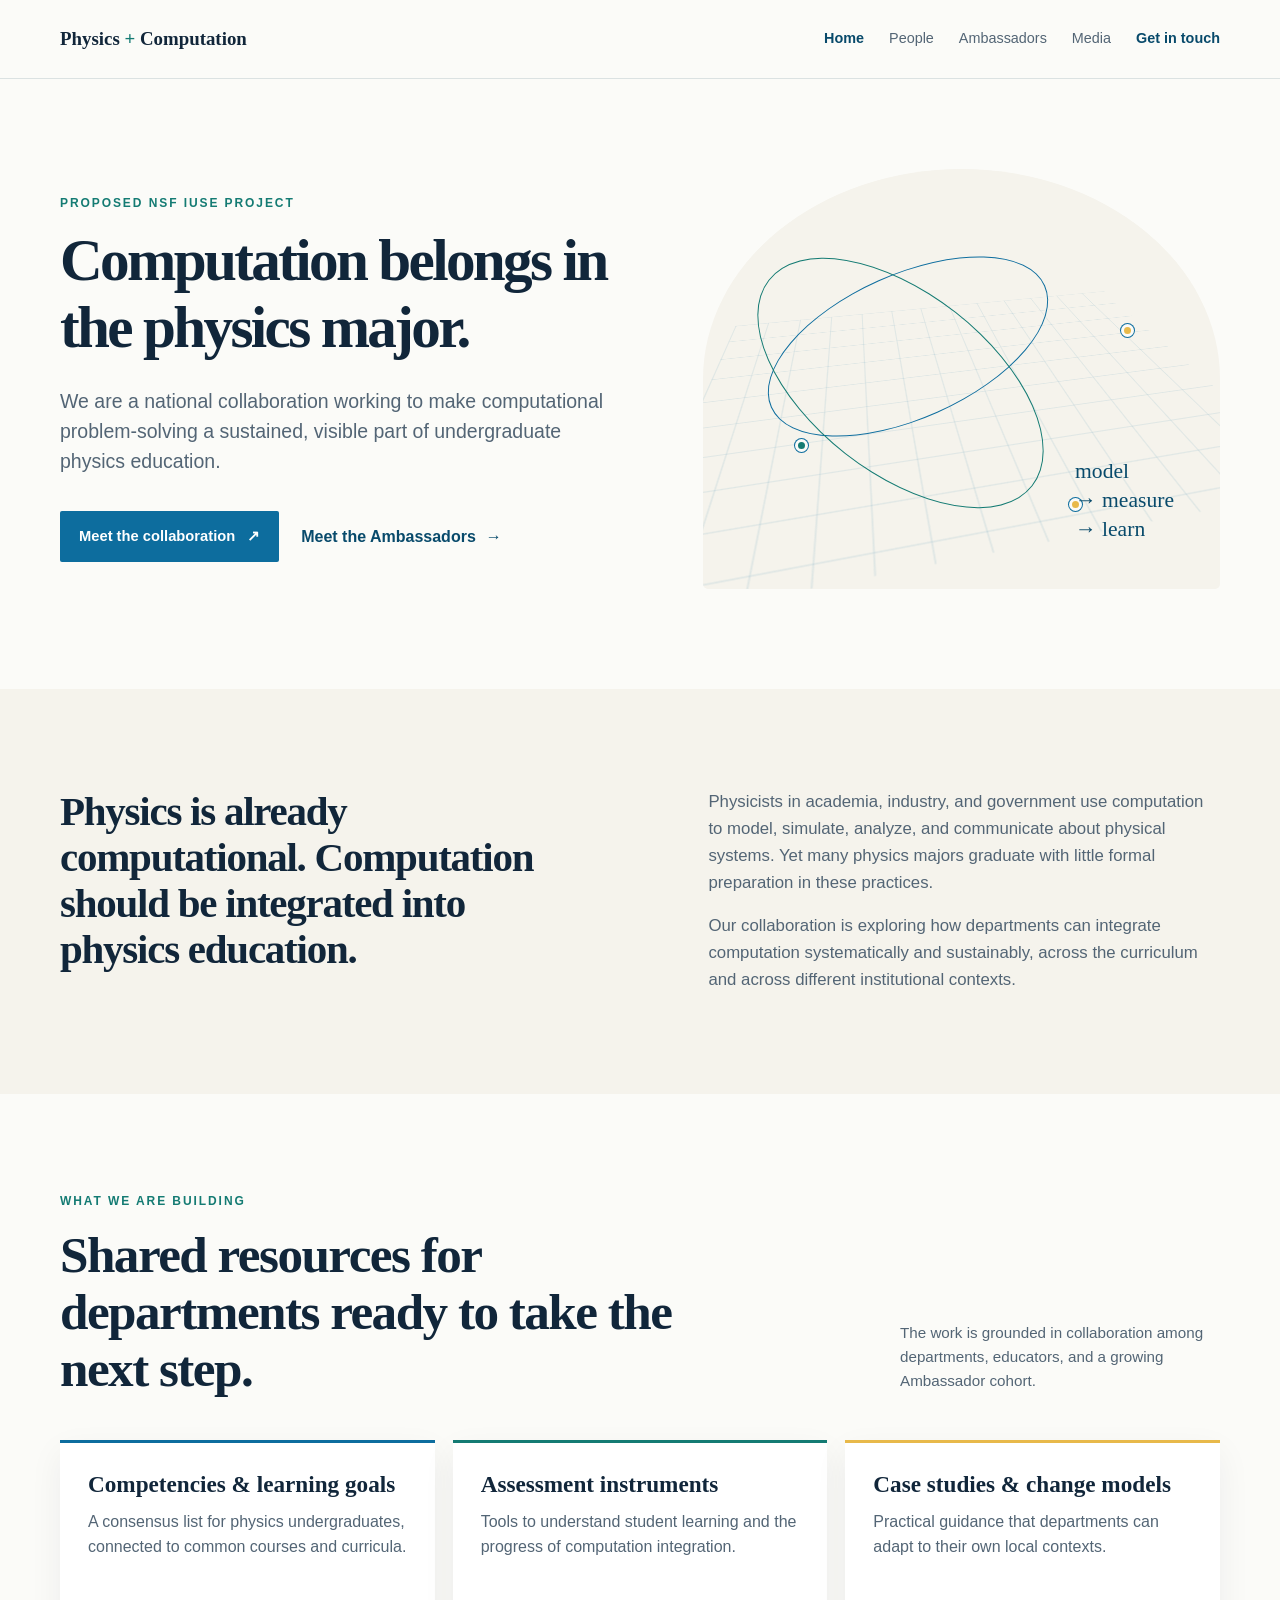
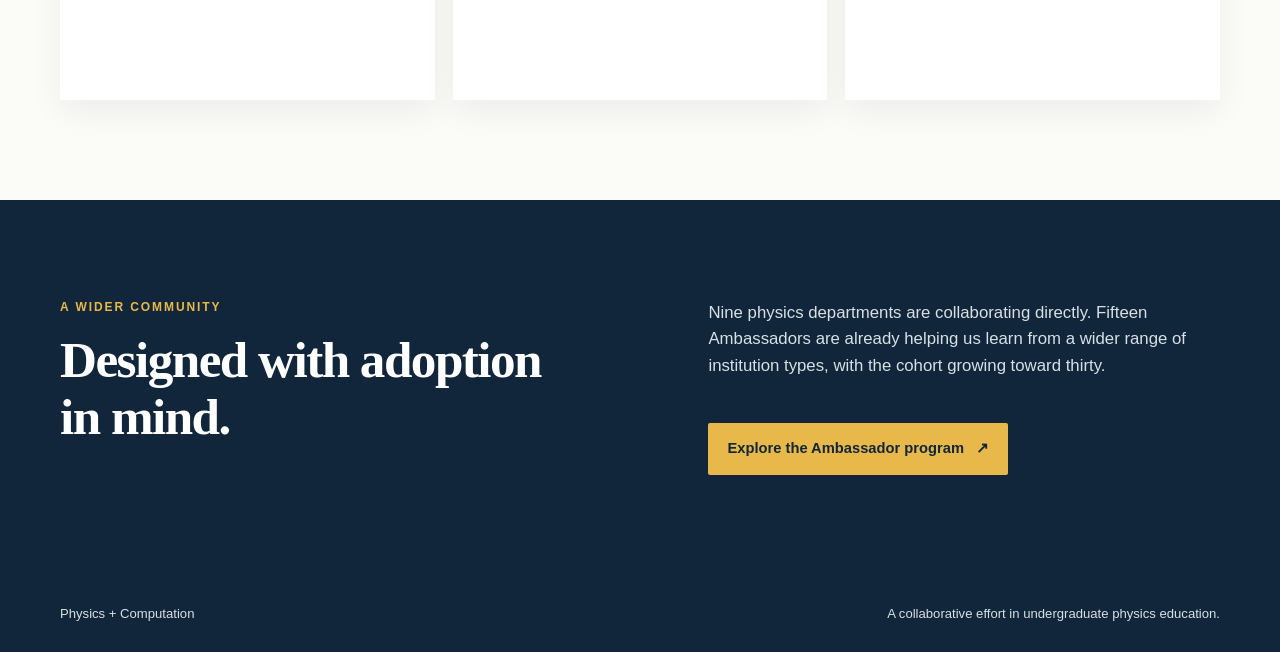
==== commit 7f83f35a: "Make hero sizing and contact icons consistent" ====
--- a/index.html
+++ b/index.html
@@ -6,7 +6,7 @@
     <meta name="description" content="A proposed NSF IUSE collaboration working to integrate computation into undergraduate physics education." />
     <title>Physics + Computation | Undergraduate Physics Education</title>
     <link rel="icon" href="favicon.svg" type="image/svg+xml" />
-    <link rel="stylesheet" href="styles.css" />
+    <link rel="stylesheet" href="styles.css?v=20260717" />
   </head>
   <body>
     <header class="site-header">
--- a/styles.css
+++ b/styles.css
@@ -92,7 +92,8 @@
 h2 { margin-bottom: 18px; font-size: clamp(2.15rem, 4vw, 3.6rem); letter-spacing: -0.03em; }
 h3 { margin-bottom: 12px; font-size: 1.45rem; }
 
-.hero h1 { max-width: 620px; font-size: clamp(3rem, 4.5vw, 4.45rem); }
+.hero h1, .page-hero h1, .contact-hero h1, .ambassador-hero h1 { font-size: 3.7rem; }
+.hero h1 { max-width: 620px; }
 .opportunity-heading { max-width: 600px; font-size: clamp(2rem, 3.2vw, 2.8rem); }
 
 .hero-lede, .page-lede {
@@ -182,8 +183,8 @@
 .callout-accent { border-left: 5px solid var(--gold); }
 
 .page-hero { padding-top: 88px; padding-bottom: 90px; }
-.page-hero h1, .contact-hero h1 { max-width: 760px; font-size: clamp(3.1rem, 7vw, 5.3rem); }
-.ambassador-hero h1 { max-width: 650px; font-size: clamp(2.4rem, 4vw, 3.7rem); }
+.page-hero h1, .contact-hero h1 { max-width: 760px; }
+.ambassador-hero h1 { max-width: 650px; }
 .page-hero .page-lede { max-width: 660px; margin-bottom: 0; }
 
 .leadership-grid { display: grid; grid-template-columns: repeat(3, 1fr); gap: 18px; }
@@ -220,7 +221,9 @@
 .contact-hero { min-height: 620px; padding-top: 120px; padding-bottom: 120px; }
 .contact-hero .page-lede { max-width: 650px; }
 .contact-list { display: grid; gap: 22px; width: max-content; max-width: 100%; margin-top: 28px; }
-.contact-email { display: inline-flex; gap: 16px; align-items: center; margin-top: 28px; padding-bottom: 6px; border-bottom: 2px solid var(--gold); color: var(--blue-deep); font-family: Georgia, "Times New Roman", serif; font-size: clamp(1.3rem, 3vw, 2rem); font-weight: 700; text-decoration: none; }
+.contact-email { display: inline-flex; gap: 12px; align-items: center; margin-top: 28px; padding-bottom: 6px; border-bottom: 2px solid var(--gold); color: var(--blue-deep); font-family: Georgia, "Times New Roman", serif; font-size: clamp(1.3rem, 3vw, 2rem); font-weight: 700; text-decoration: none; }
+.contact-icon { display: inline-flex; flex: 0 0 auto; width: 0.9em; height: 0.9em; align-items: center; justify-content: center; }
+.contact-icon svg { display: block; width: 100%; height: 100%; fill: none; stroke: currentColor; stroke-linecap: round; stroke-linejoin: round; stroke-width: 1.8; }
 .contact-list .contact-email { margin-top: 0; }
 .contact-email:hover { color: var(--teal); }
 
@@ -246,6 +249,7 @@
   .wordmark { font-size: 1.05rem; }
   h1 { font-size: 3.1rem; }
   h2 { font-size: 2.35rem; }
+  .hero h1, .page-hero h1, .contact-hero h1, .ambassador-hero h1 { font-size: 2.4rem; }
   .hero { padding-top: 58px; padding-bottom: 62px; }
   .hero-art { min-height: 275px; }
   .orbit-one { width: 220px; height: 110px; top: 78px; left: 34px; }
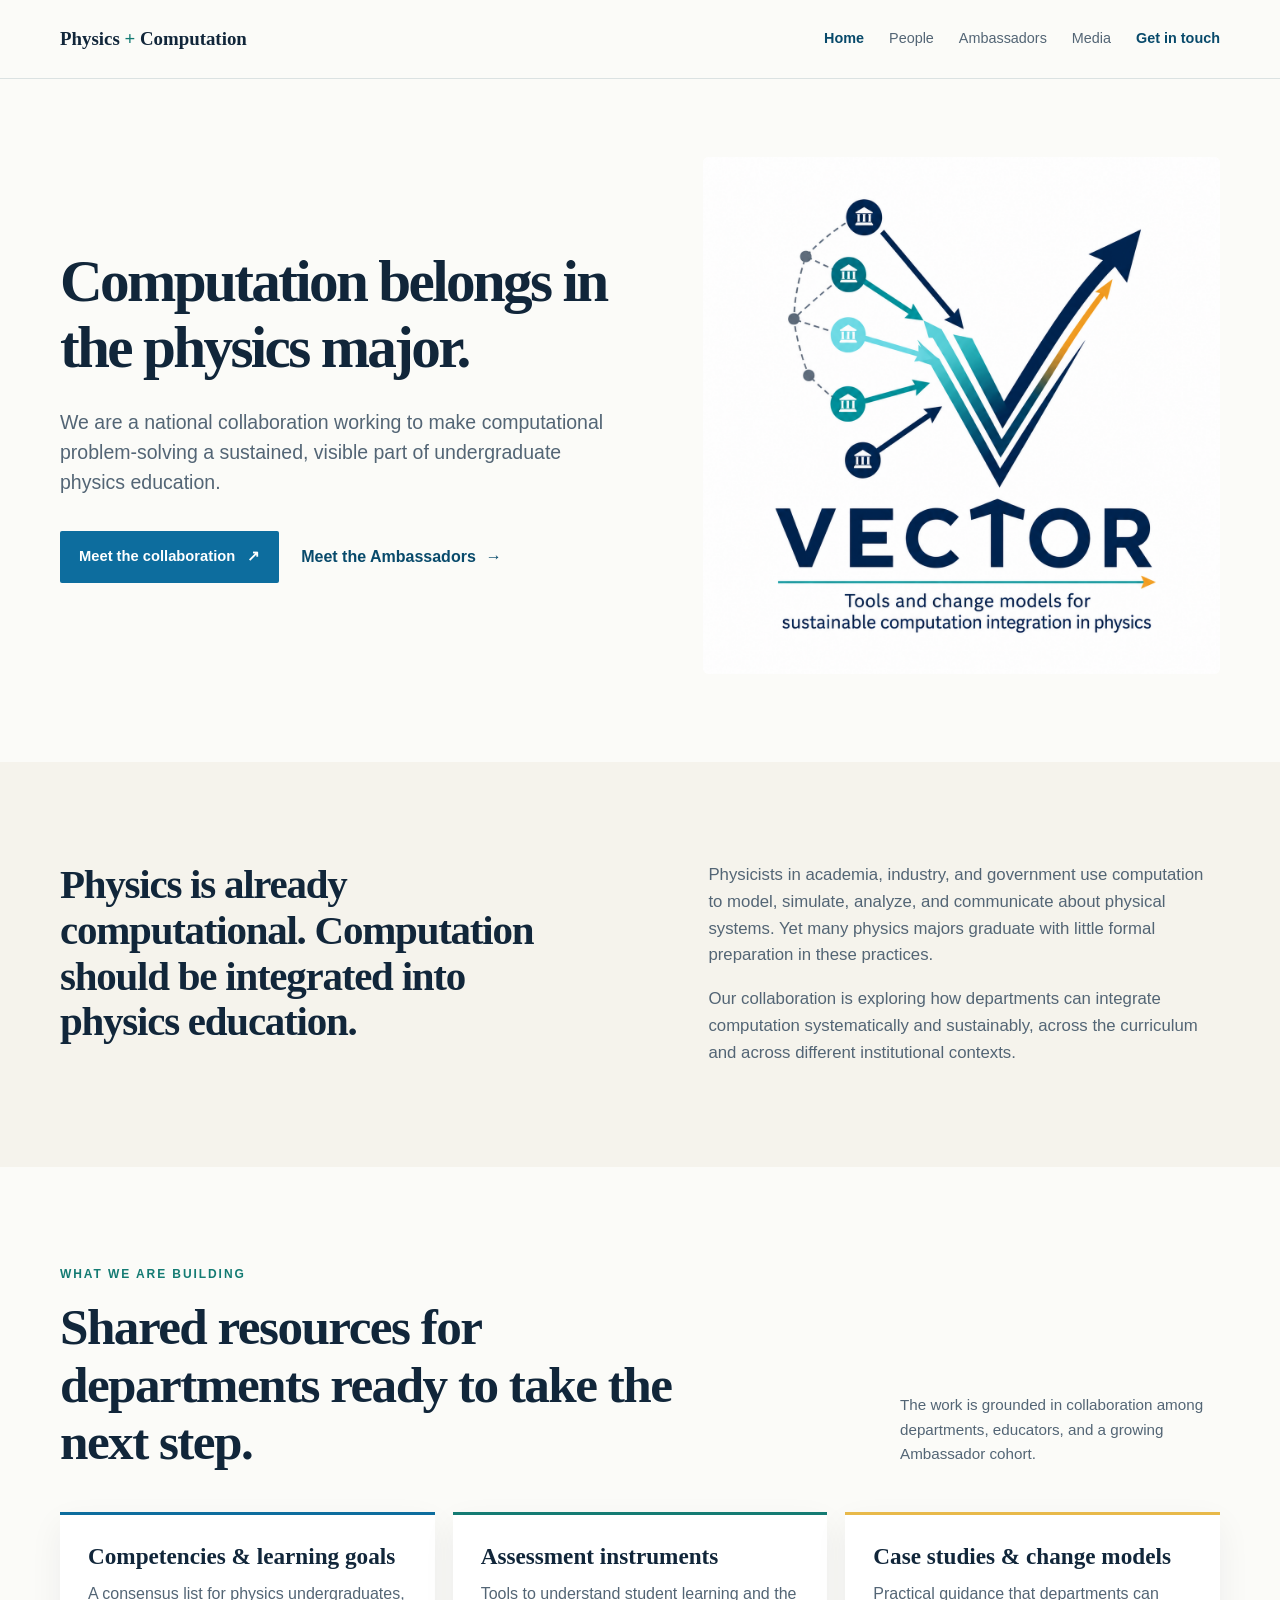
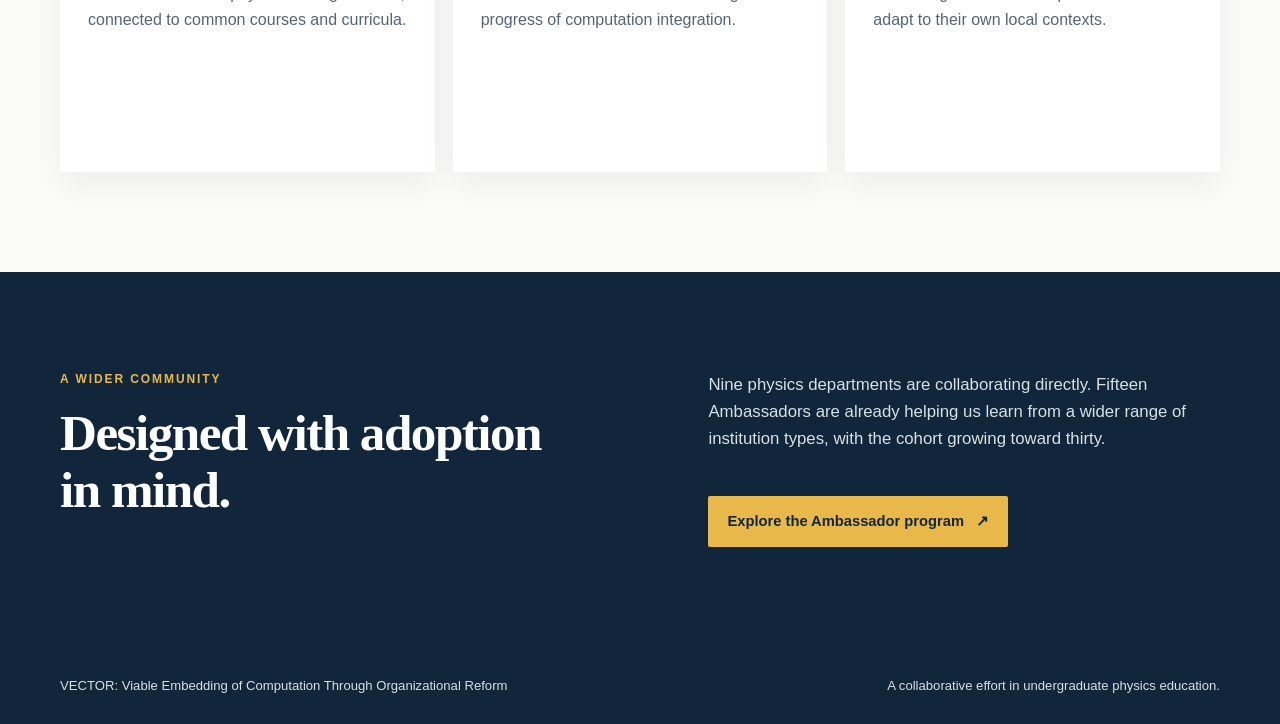
==== commit 0697be6a: "Add VECTOR project branding to home page" ====
--- a/index.html
+++ b/index.html
@@ -27,7 +27,6 @@
     <main>
       <section class="hero container">
         <div class="hero-copy">
-          <p class="eyebrow">Proposed NSF IUSE project</p>
           <h1>Computation belongs in the physics major.</h1>
           <p class="hero-lede">We are a national collaboration working to make computational problem-solving a sustained, visible part of undergraduate physics education.</p>
           <div class="hero-actions">
@@ -35,14 +34,8 @@
             <a class="text-link" href="ambassadors.html">Meet the Ambassadors <span aria-hidden="true">→</span></a>
           </div>
         </div>
-        <div class="hero-art" aria-label="An abstract visual showing physics waves, data points, and a computational grid" role="img">
-          <div class="hero-art-grid"></div>
-          <div class="hero-art-orbit orbit-one"></div>
-          <div class="hero-art-orbit orbit-two"></div>
-          <div class="hero-art-dot dot-one"></div>
-          <div class="hero-art-dot dot-two"></div>
-          <div class="hero-art-dot dot-three"></div>
-          <div class="hero-art-label">model<br />→ measure<br />→ learn</div>
+        <div class="hero-art vector-logo-art">
+          <img src="VECTOR-Logo.png" alt="VECTOR: Viable Embedding of Computation Through Organizational Reform logo" />
         </div>
       </section>
 
@@ -99,7 +92,7 @@
 
     <footer class="site-footer">
       <div class="container footer-wrap">
-        <p>Physics + Computation</p>
+        <p>VECTOR: Viable Embedding of Computation Through Organizational Reform</p>
         <p>A collaborative effort in undergraduate physics education.</p>
       </div>
     </footer>
--- a/styles.css
+++ b/styles.css
@@ -131,6 +131,8 @@
   background: var(--cream);
   border-radius: 50% 50% 5px 5px;
 }
+.vector-logo-art { display: grid; place-items: center; background: white; border-radius: 6px; }
+.vector-logo-art img { display: block; width: 100%; height: 100%; object-fit: contain; }
 .hero-art-grid {
   position: absolute;
   inset: 16% 10% 12%;
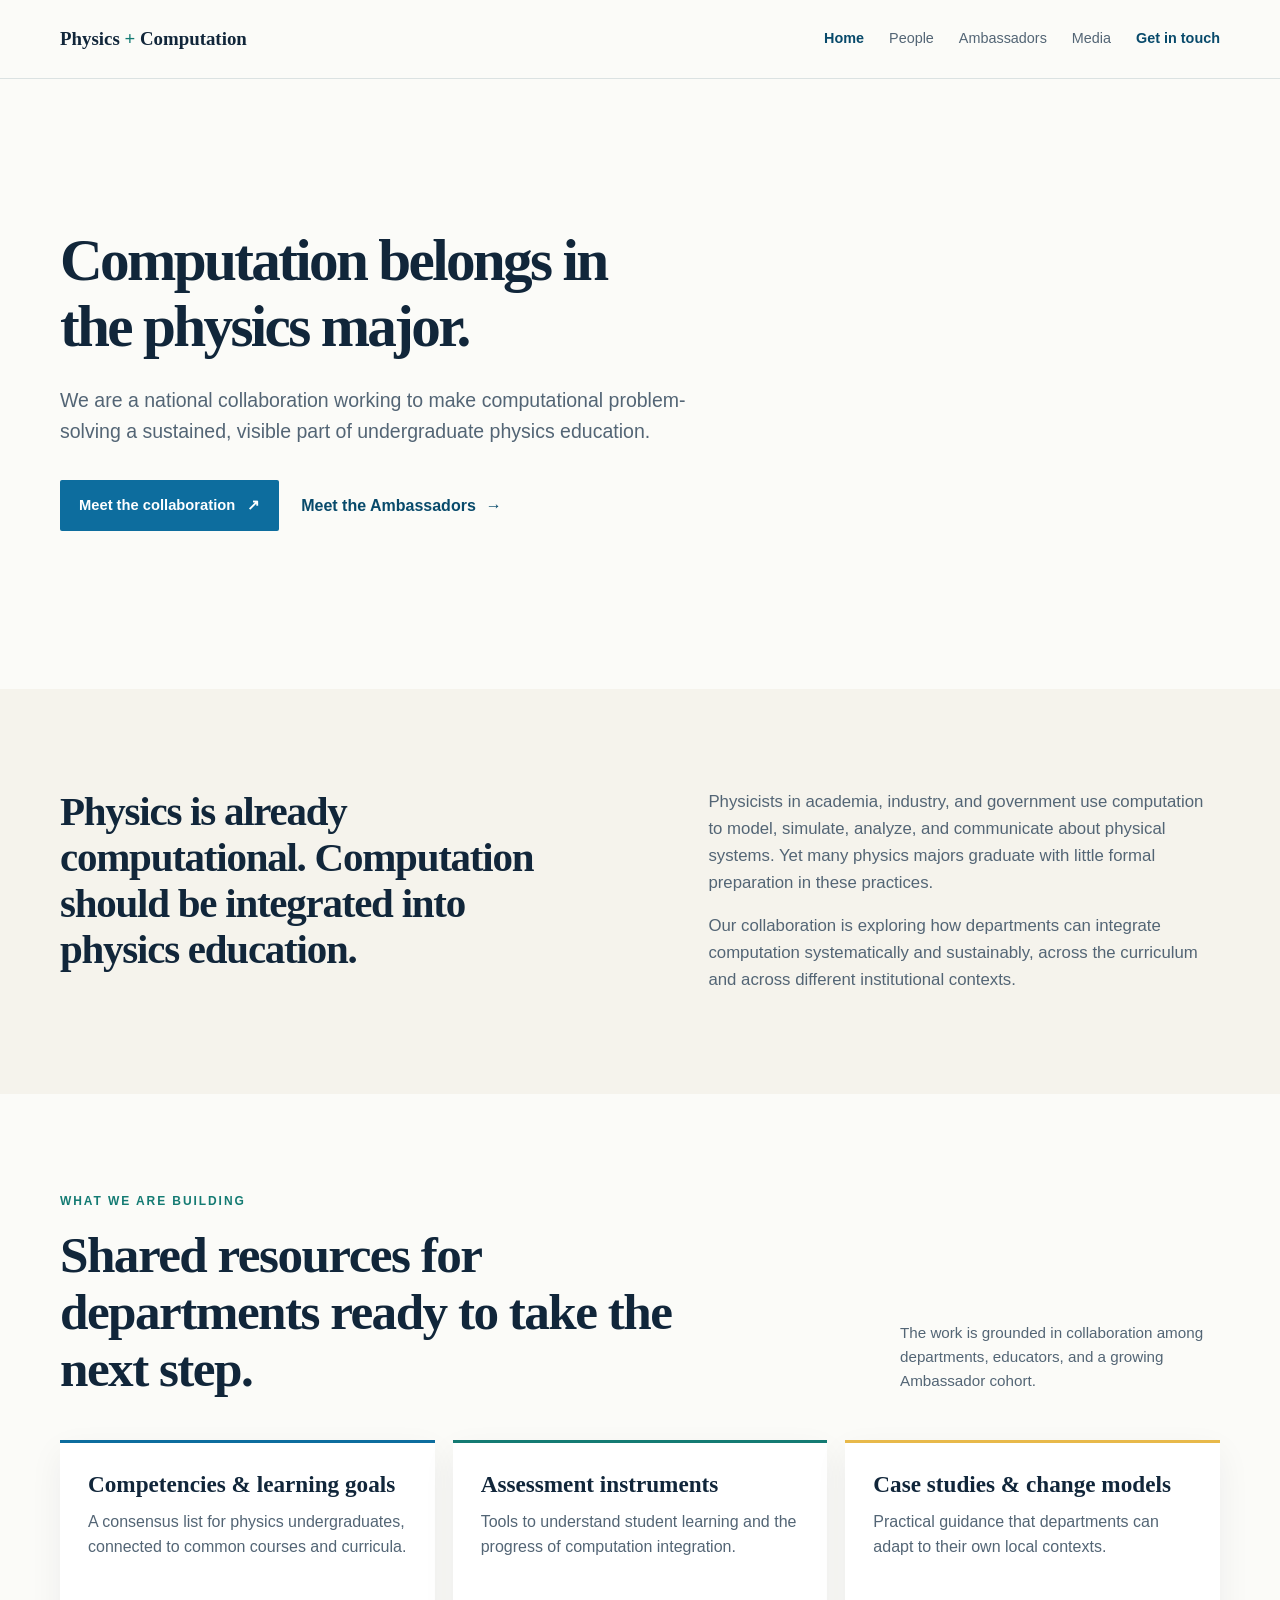
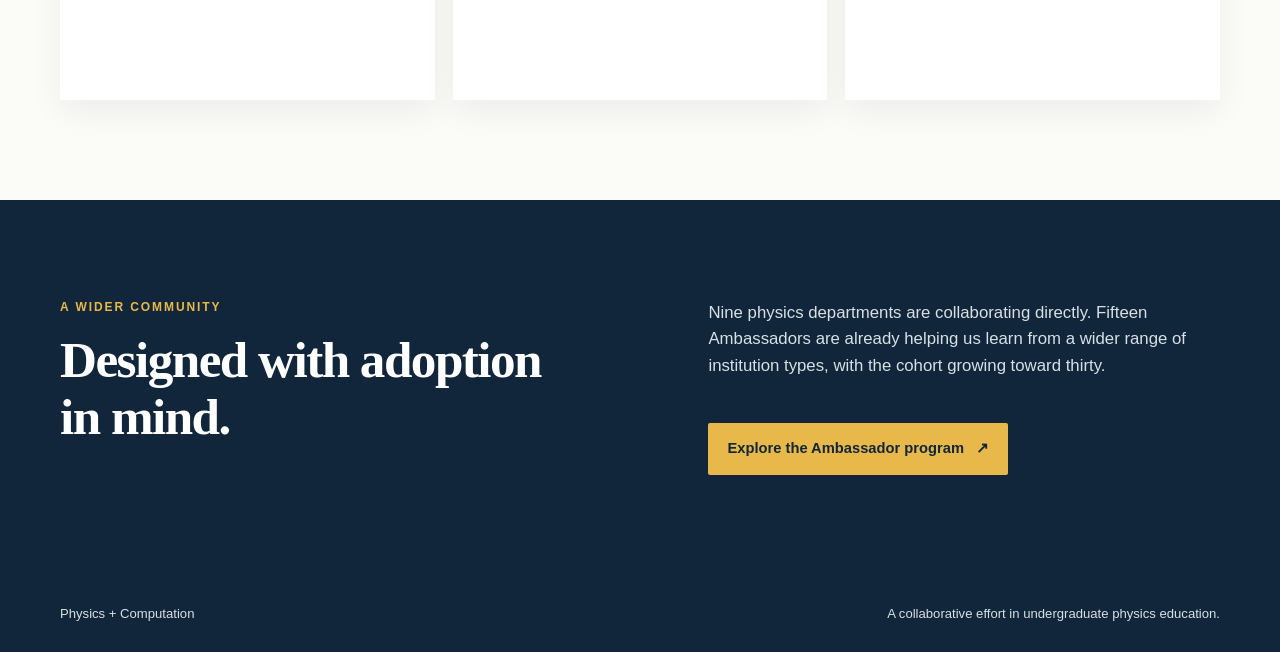
==== commit 10e3a989: "Remove temporary home page branding" ====
--- a/index.html
+++ b/index.html
@@ -6,7 +6,7 @@
     <meta name="description" content="A proposed NSF IUSE collaboration working to integrate computation into undergraduate physics education." />
     <title>Physics + Computation | Undergraduate Physics Education</title>
     <link rel="icon" href="favicon.svg" type="image/svg+xml" />
-    <link rel="stylesheet" href="styles.css?v=20260717" />
+    <link rel="stylesheet" href="styles.css?v=20260717-2" />
   </head>
   <body>
     <header class="site-header">
@@ -33,9 +33,6 @@
             <a class="button button-primary" href="people.html">Meet the collaboration <span aria-hidden="true">↗</span></a>
             <a class="text-link" href="ambassadors.html">Meet the Ambassadors <span aria-hidden="true">→</span></a>
           </div>
-        </div>
-        <div class="hero-art vector-logo-art">
-          <img src="VECTOR-Logo.png" alt="VECTOR: Viable Embedding of Computation Through Organizational Reform logo" />
         </div>
       </section>
 
@@ -92,7 +89,7 @@
 
     <footer class="site-footer">
       <div class="container footer-wrap">
-        <p>VECTOR: Viable Embedding of Computation Through Organizational Reform</p>
+        <p>Physics + Computation</p>
         <p>A collaborative effort in undergraduate physics education.</p>
       </div>
     </footer>
--- a/styles.css
+++ b/styles.css
@@ -68,7 +68,7 @@
 
 .hero {
   display: grid;
-  grid-template-columns: minmax(0, 1.05fr) minmax(360px, 0.95fr);
+  grid-template-columns: 1fr;
   align-items: center;
   gap: 72px;
   min-height: 610px;
@@ -131,8 +131,6 @@
   background: var(--cream);
   border-radius: 50% 50% 5px 5px;
 }
-.vector-logo-art { display: grid; place-items: center; background: white; border-radius: 6px; }
-.vector-logo-art img { display: block; width: 100%; height: 100%; object-fit: contain; }
 .hero-art-grid {
   position: absolute;
   inset: 16% 10% 12%;
